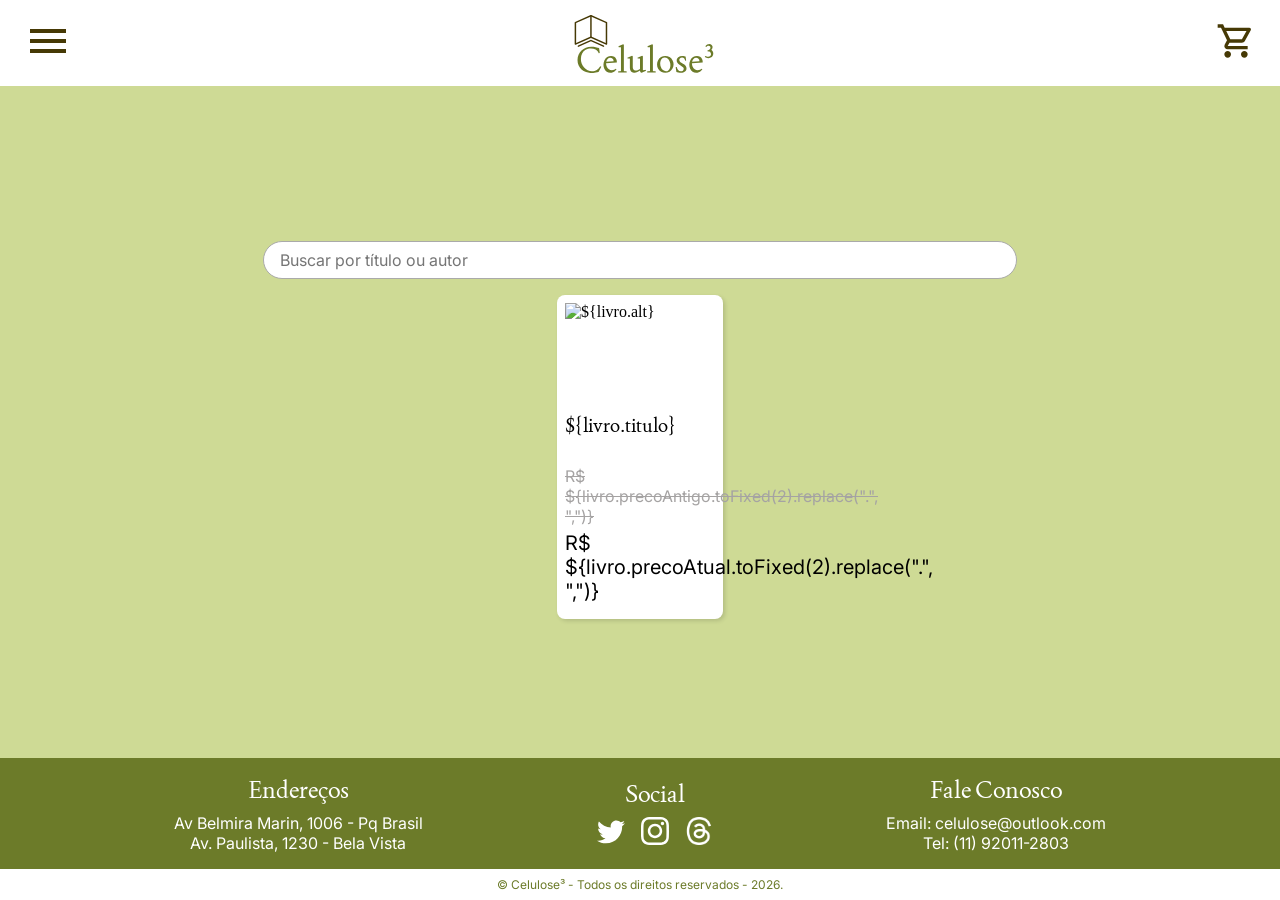
==== catalogo.html @ 2635509e "contato e capas de livros Co-authored-by: clarice <clamrs@users.noreply.github.com>" ====
<!DOCTYPE html>
<html lang="pt-br">

<head>
    <meta charset="UTF-8">
    <meta name="viewport" content="width=device-width, initial-scale=1.0">
    <link rel="stylesheet" href="style.css">
    <script src="script.js" type="module"></script>
    <title>Celulose³</title>
</head>

<body>

    <header>
        <div class="header-menu">
            <button type="button" class="menuButton" id="menuButton"></button>
            <menu class="menu" id="menu" style="display: none;">
                <a class="menu__item" href="index.html">HOME</a>
                <a class="menu__item active">CATÁLOGO</a>
                <a class="menu__item" href="contato.html">CONTATO</a>
            </menu>
        </div>

        <img src="img/logo.svg" alt="logomarca" class="header-logo">

        <div class="header-carrinho">
            <img src="img/carrinho.svg" alt="carrinho">
        </div>
    </header>

    <main>
        <input type="text" name="" id="buscar" placeholder="Buscar por título ou autor">

        <div class="cards-vitrine">
            <img src="${livro.imagem}" alt="${livro.alt}">
            <h3 class="livro-titulo">${livro.titulo}</h3>
            <span class="livro-preco-antigo"> R$ ${livro.precoAntigo.toFixed(2).replace(".", ",")}</span>
            <span class="livro-preco-atual"> R$ ${livro.precoAtual.toFixed(2).replace(".", ",")}</span>
        </div>

    </main>

    <footer>

        <div class="footer-info">

            <div class="footer-enderecos">
                <h2>Endereços</h2>
                <p>Av Belmira Marin, 1006 - Pq Brasil</p>
                <p>Av. Paulista, 1230 - Bela Vista</p>
            </div>

            <div class="footer-social">
                <h2>Social</h2>
                <nav>
                    <ul>
                        <li><a href="https://www.x.com/"><img src="img/twitter.svg" alt="twitter"></a></li>
                        <li><a href="https://www.instagram.com/"><img src="img/instagram.svg" alt="instagram"></a></li>
                        <li><a href="https://www.threads.com/"><img src="img/threads.svg" alt="threads"></a></li>
                    </ul>
                </nav>
            </div>

            <div class="footer-contato">
                <h2>Fale Conosco</h2>
                <nav>
                    <ul>
                        <li><a href="mailto:celulose@outlook.com">Email: celulose@outlook.com</a></li>
                        <li><a href="tel:+5511920112803">Tel: (11) 92011-2803</a></li>

                    </ul>
                </nav>
            </div>
        </div>

        <div class="footer-copyright">
            <span>&copy; Celulose³ - Todos os direitos reservados - 2026.</span>
        </div>
    </footer>
</body>

</html>
---- style.css ----
@import url('https://fonts.googleapis.com/css2?family=Joan&display=swap');
@import url('https://fonts.googleapis.com/css2?family=Inter:ital,opsz,wght@0,14..32,100..900;1,14..32,100..900&display=swap');

:root {

    --fundoPadrao: #CEDA95;
    --destaquePrimario: #ffff;
    --destaqueSecundario: #6C7B29;
    --destaqueTerciario: rgba(72, 57, 5, 0.502);
    --textoEscuro: #000;

    --fonteTitulos: 'Joan';
    --fontePadrao: 'Inter';
}

/****************
    GERAL
****************/

* {
    margin: 0;
    padding: 0;
}

body {
    display: flex;
    flex-direction: column;
    min-height: 100svh;
    background-color: var(--fundoPadrao);
}

main {
    display: flex;
    flex-grow: 1;
    flex-direction: column;
    align-items: center;
    justify-content: center;
}

/****************
    HEADER
****************/

header {
    display: flex;
    height: 70px;
    background-color: var(--destaquePrimario);
    align-items: center;
    justify-content: space-between;
    padding: 0.5rem;
    padding-right: 1.5rem;
    padding-left: 1.5rem;
}

.header-menu {
    position: static;
}

.header-menu img {
    width: 40px;
    height: 40px;
}

.header-logo {
    width: 100%;
    height: 60px;
}

.header-carrinho img {
    width: 40px;
    height: 40px;
}

/****************
    MENU
****************/

.menuButton {
    background-color: transparent;
    border: none;
    cursor: pointer;
    background-image: url(img/menu.svg);
    background-repeat: no-repeat;
    background-size: cover;
    width: 48px;
    aspect-ratio: 1;

    transition: transform 0.25s ease;
}

.menuButton.active {
    transform: rotate(90deg);
}

.menu {
    position: absolute;
    top: 86px;
    left: 0;
    width: 100%;
    z-index: 100;
    border-top: 1px solid #e3e3e3;
    border-bottom: 1px solid #e3e3e3;
}

.menu.active {
    display: block;
}

.menu__item {
    display: block;
    padding: 1rem;
    background-color: white;
    border-top: 1px solid #e3e3e3;
    border-bottom: 1px solid #e3e3e3;
    width: 100%;
    cursor: pointer;
    text-decoration: none;
    color: var(--textoEscuro);
    font-family: var(--fonteTitulos);

    transition: background-color 100ms;
}

.menu__item.active {
    color: var(--destaqueSecundario);
}

.menu__item:hover {
    background-color: color-mix(in srgb, white, black 10%);
}

/****************
    BANNER
****************/

#banner-livros h2 {
    font-weight: 400;
    font-size: 2rem;
    font-family: var(--fonteTitulos);
    text-align: center;
    margin: 1rem 0;
}

.banner {
    display: flex;
    max-width: 720px;
    aspect-ratio: 16/9;
}

.banner__left {
    background-image: url(img/livros/o-pequeno-principe.jpg);
    background-size: cover;
    border-radius: 0.5rem 0 0 0.5rem;
    width: 50%;
}

.banner__right {
    box-sizing: border-box;
    display: flex;
    flex-direction: column;
    align-items: center;
    gap: 1rem;
    padding: 1rem;
    position: relative;
    overflow: hidden;
    border-radius: 0 0.5rem 0.5rem 0;
    width: 50%;
    text-align: justify;
}

.banner__bgImg {
    position: absolute;
    inset: 0;
    z-index: 0;

    width: 100%;
    object-fit: cover;

    filter: brightness(0.25);
}

.banner__right h2,
.banner__description,
.banner__button {
    position: relative;
    z-index: 1;
}

.banner__description {
    color: white;
    overflow: auto;
    flex-grow: 1;
    font-family: var(--fontePadrao);
}

.banner__button {
    width: 80%;
    padding: 1rem;
    font-size: 1rem;
    background-color: var(--destaqueSecundario);
    border-radius: 0.5rem;
    border: none;
    color: white;
    font-family: var(--fonteTitulos);
    cursor: pointer;

    transition: transform 0.3s;
}

.banner__button:hover {
    transform: scale(1.05);
}

/****************
    BUSCAR
****************/

#buscar {
    width: 80%;
    max-width: 720px;
    padding: 0.5rem 1rem;
    margin: 1rem 0;
    border-radius: 3rem;
    border: 1px solid #aaaaaa;
    font-family: var(--fontePadrao);
    font-size: 1rem;
}

#buscar:focus {
    outline: 2px solid var(--destaqueSecundario);
}

/****************
    VITRINE
****************/

#vitrine-livros {
    display: flex;
    flex-direction: column;
    justify-content: center;
    gap: 1rem;
    max-width: 720px;
}

#vitrine-livros h2 {
    text-align: center;
    font-family: var(--fonteTitulos);
    font-size: 30px;
    font-weight: 200;
    margin: 1rem 0;
}

.container-vitrine {
    display: flex;
    flex-wrap: wrap;
    justify-content: center;
    gap: 1rem;
}

.cards-vitrine {
    display: flex;
    flex-direction: column;
    padding: 0.5rem;
    padding-bottom: 1rem;
    gap: 0.3rem;
    box-shadow: 2px 2px 4px 0 #0002;
    border-radius: 0.5rem;
    width: 150px;
    height: 300px;
    background-color: var(--destaquePrimario);
}

.cards-vitrine h3 {
    font-family: var(--fonteTitulos);
    font-weight: 200;
    min-height: 3rem;
}

.cards-vitrine img {
    width: 150px;
    height: 200px;
}

.livro-preco-antigo {
    color: #a5a3a3;
    text-decoration: line-through;
    font-size: 16px;
    font-family: var(--fontePadrao);
}

.livro-preco-atual {
    font-family: var(--fontePadrao);
    font-size: 20px;
}

.vermais {
    display: flex;
    justify-content: center;
    align-items: center;
    gap: 0.5rem;
    padding: 0.8rem;
    width: 150px;
    margin: 0 auto;

    border: none;
    border-radius: 25px;
    background-color: var(--destaqueSecundario);
    color: var(--destaquePrimario);
    font-size: 16px;

    transition: transform 0.3s ease;
}

.vermais img {
    width: 20px;
    height: 20px;
}

.vermais:hover {
    transform: scale(1.05);
    cursor: pointer;
}

/****************
    NEWSLETTER
****************/

.newsletter {
    display: flex;
    flex-direction: column;
    max-width: 720px;
    width: 70%;
    align-items: center;
    justify-content: center;

    padding: 1.5rem;
    margin: 2rem;

    background-color: var(--destaquePrimario);
    border-radius: 20px;
}

.newsletter h2 {
    text-align: center;
    font-family: var(--fonteTitulos);
    color: var(--destaqueSecundario);
    font-size: 30px;
    font-weight: 200;
}

.newsletter p {
    font-family: var(--fontePadrao);
    font-size: 16px;
    padding: 0.5rem;
    text-align: center;
}

#form-newsletter{
    width: 100%;
    display: flex;
    align-items: center;
    gap: 0.5rem;
}

#form-newsletter input{
    border: none;
    border-radius: 5px;
    color: white;
    padding: 0 0.5rem;
    height: 2rem;
    width: 100%;
    background-color: var(--destaqueTerciario);
}

#form-newsletter input:focus{
    outline: 2px solid var(--destaqueSecundario);
}

#form-newsletter button {
    border: none;
    border-radius: 5px;
    padding: 0.2rem;
    width: 25%;
    cursor: pointer;
}

#form-newsletter button:hover{
    cursor: pointer;
}

/****************
    FOOTER
****************/

.footer-info {
    display: flex;
    flex-direction: column;
    gap: 1rem;
    padding: 1rem;
    align-items: center;
    justify-items: center;
    text-align: center;

    color: white;
    background-color: var(--destaqueSecundario);
}

.footer-info h2 {
    color: var(--destaquePrimario);
    font-family: var(--fonteTitulos);
    font-weight: 200;
    padding-bottom: 0.5rem;
}

.footer-info p {
    font-family: var(--fontePadrao);
    font-size: 16px;
}

.footer-info ul {
    list-style: none;
    padding: 0;
}

.footer-info a {
    text-decoration: none;
    color: white;
    font-family: var(--fontePadrao);
    font-size: 16px;
}

.footer-social ul {
    display: flex;
    align-items: center;
    gap: 1rem;
}

.footer-social img {
    width: 28px;
    height: 28px;
    filter: invert();
}

.footer-copyright {
    font-size: 0.75rem;
    color: var(--destaqueSecundario);
    display: flex;
    justify-content: center;
    padding: 0.5rem;
    background-color: var(--destaquePrimario);
    font-family: var(--fontePadrao);
    font-size: 14x;
}

/***********************
     CONTATO.HTML
***********************/

.sobre-celulose {
    display: flex;
    flex-direction: row;
    width: 70%;

    margin-top: 2rem;
    padding: 2rem;

    border-radius: 20px;
    background-color: var(--destaquePrimario);
    font-family: var(--fontePadrao);
}

.sobre-celulose img {
    width: 500px;
    border-radius: 20px;
}

.sobre-celulose p {
    margin-top: 1rem;
    margin-right: 2rem;
    text-align: justify;
}

.sobre-celulose h2, .form-contato h2 {
    font-size: 30px;
    font-family: var(--fonteTitulos);
    color: var(--destaqueSecundario);
    font-weight: 300;
}

.form-contato {
    display: flex;
    flex-direction: column;
    width: 70%;
    gap: 0.5rem;

    margin: 2rem;
    padding: 2rem;

    align-items: center;
    justify-content: center;

    border-radius: 20px;
    background-color: var(--destaquePrimario);
    font-family: var(--fontePadrao);

}

.form-contato p {
    text-align: center;
}

#formulario-p-contato {
    display: flex;
    flex-direction: column;
    width: 70%;
    gap: 0.5rem;
}

#formulario-p-contato button{
    display: flex;
    justify-content: center;
    padding: 0.8rem;

    width: 200px;
    margin: 0 auto;

    border: none;
    border-radius: 25px;
    background-color: var(--destaqueSecundario);
    color: var(--destaquePrimario);
    font-size: 16px;

    transition: transform 0.3s ease;
}

#formulario-p-contato input{
    border: none;
    border-radius: 5px;
    color: white;
    padding: 0 0.5rem;
    height: 2rem;
    width: 100%;
    background-color: var(--destaqueTerciario);
}

#formulario-p-contato textarea{
    border: none;
    border-radius: 5px;
    color: white;
    padding: 0.5rem;
    height: 6rem;
    width: 100%;
    background-color: var(--destaqueTerciario);
}

textarea::placeholder {
    color: white;
}

#formulario-p-contato input:focus, #formulario-p-contato textarea:focus{
    outline: 2px solid var(--destaqueSecundario);
}

#formulario-p-contato button:hover {
    cursor: pointer;
    transform: scale(1.05);
}

#mensagem-confirmacao {
    padding: 2rem;
    border-radius: 10px;
    background-color: var(--fundoPadrao);
}

#mensagem-confirmacao h3 {
    color: var(--destaqueSecundario);
    font-family: var(--fonteTitulos);
    font-size: 20px;
    text-align: center;
    margin-bottom: 1rem;
}

/****************
  MEDIA QUERIES
****************/

/* Celular */
@media screen and (max-width:  576px) {

}

/* Tablet */
@media screen and (min-width:  768px) {
    .banner__description {
        display: block;
    }

    .footer-info {
        flex-direction: row;
        justify-content: space-evenly;
    }
}

/* Desktop */
@media screen and (min-width:  1200px) {
}
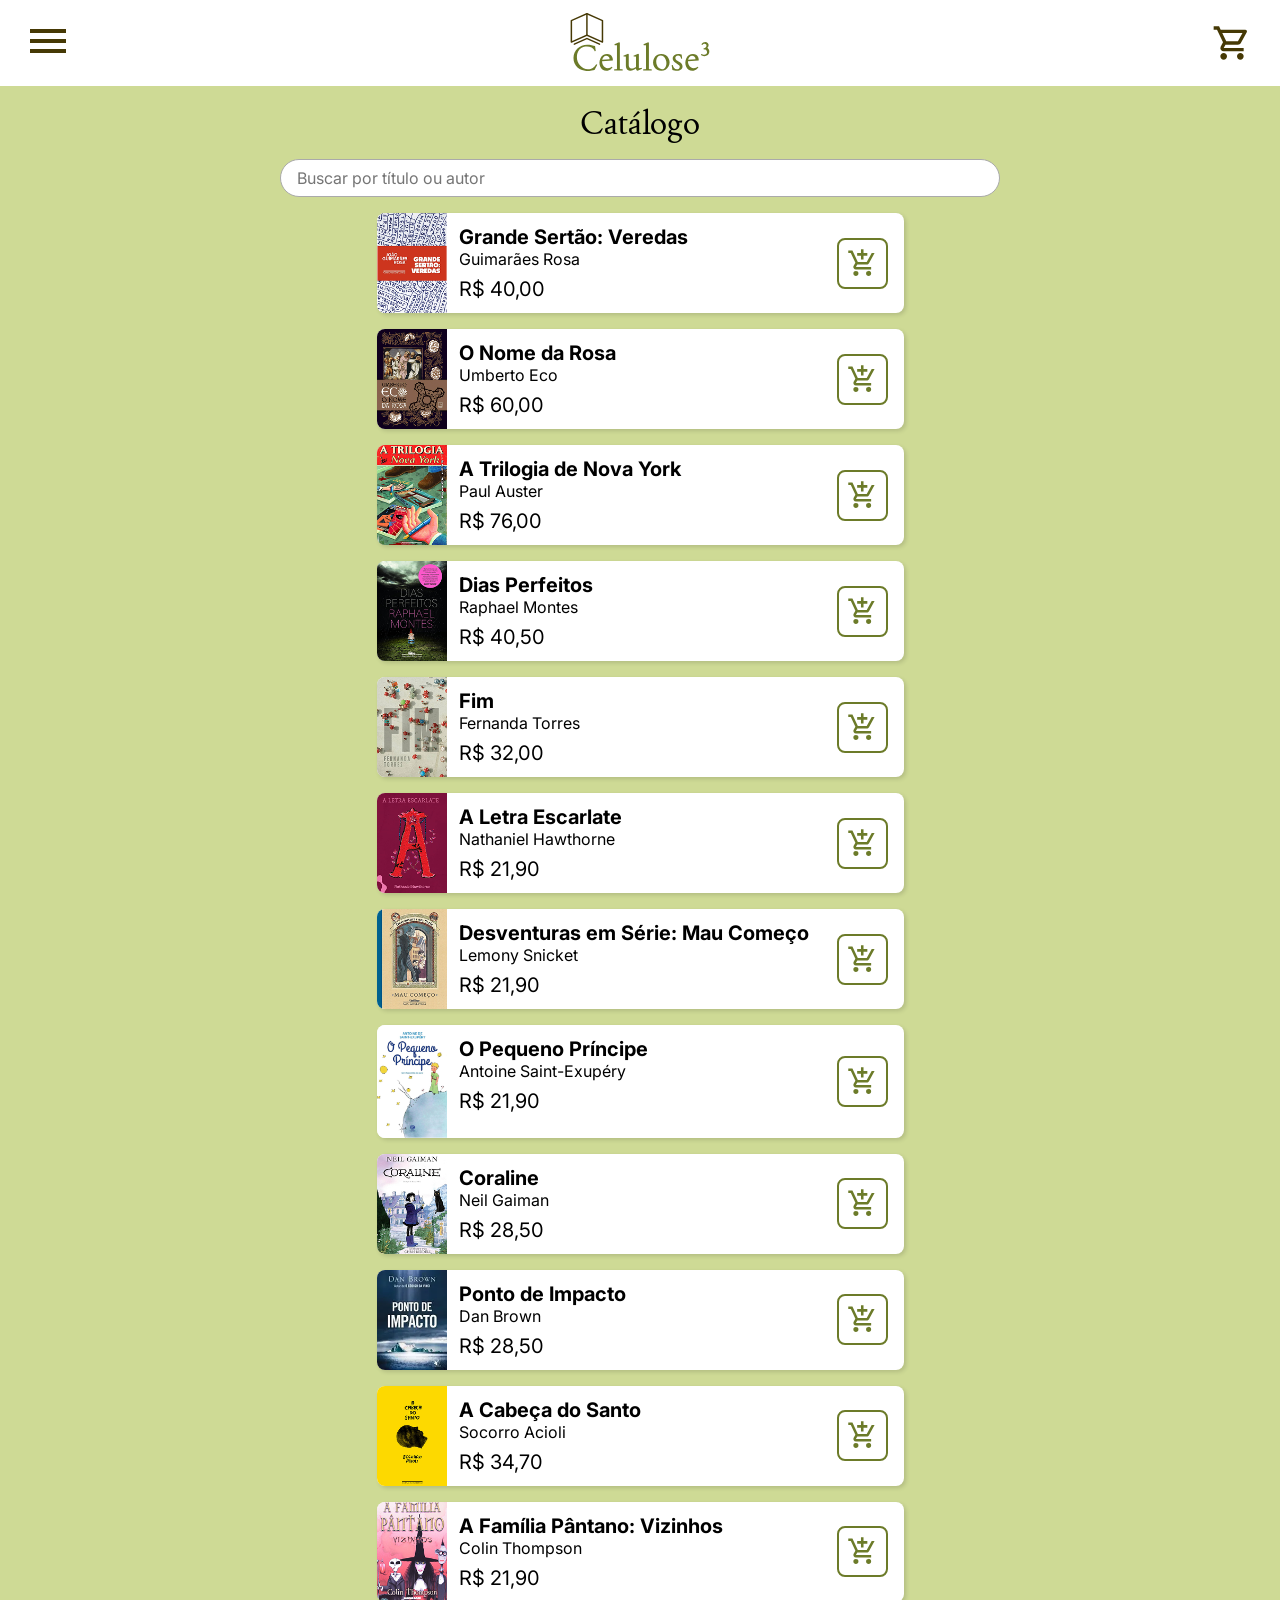
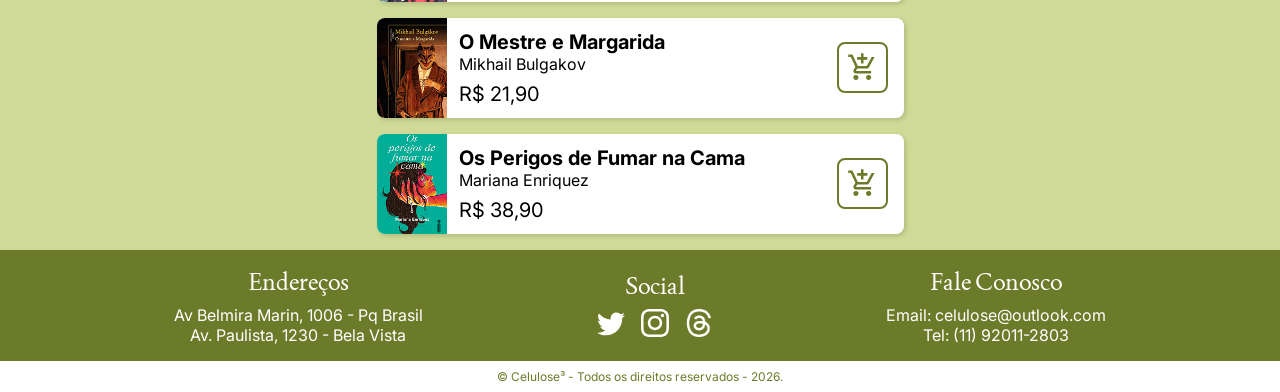
==== commit aefe8d95: "cards catálogo e animações simples Co-authored-by: clarice <clamrs@users.noreply.github.com>" ====
--- a/catalogo.html
+++ b/catalogo.html
@@ -21,21 +21,17 @@
             </menu>
         </div>
 
-        <img src="img/logo.svg" alt="logomarca" class="header-logo">
+        <a href="index.html"><img src="img/logo.svg" alt="logomarca" class="header-logo"></a>
 
-        <div class="header-carrinho">
-            <img src="img/carrinho.svg" alt="carrinho">
-        </div>
+        <button type="button" class="carrinhoButton"></button>
     </header>
 
     <main>
+        <h2 id="catalogo-heading">Catálogo</h2>
         <input type="text" name="" id="buscar" placeholder="Buscar por título ou autor">
 
-        <div class="cards-vitrine">
-            <img src="${livro.imagem}" alt="${livro.alt}">
-            <h3 class="livro-titulo">${livro.titulo}</h3>
-            <span class="livro-preco-antigo"> R$ ${livro.precoAntigo.toFixed(2).replace(".", ",")}</span>
-            <span class="livro-preco-atual"> R$ ${livro.precoAtual.toFixed(2).replace(".", ",")}</span>
+        <div class="container-catalogo">
+            <!-- Cards dinâmicos aqui -->
         </div>
 
     </main>
--- a/style.css
+++ b/style.css
@@ -42,6 +42,9 @@
 ****************/
 
 header {
+    position: sticky;
+    top: 0;
+    z-index: 100;
     display: flex;
     height: 70px;
     background-color: var(--destaquePrimario);
@@ -66,9 +69,16 @@
     height: 60px;
 }
 
-.header-carrinho img {
-    width: 40px;
-    height: 40px;
+.carrinhoButton {
+    cursor: pointer;
+    background-image: url(img/carrinho.svg);
+    background-position: center;
+    background-repeat: no-repeat;
+    background-size: 40px;
+    background-color: transparent;
+    border: none;
+    width: 48px;
+    aspect-ratio: 1;
 }
 
 /****************
@@ -160,7 +170,7 @@
     flex-direction: column;
     align-items: center;
     gap: 1rem;
-    padding: 1rem;
+    padding: 3rem 1rem 2rem 1rem;
     position: relative;
     overflow: hidden;
     border-radius: 0 0.5rem 0.5rem 0;
@@ -171,8 +181,6 @@
 .banner__bgImg {
     position: absolute;
     inset: 0;
-    z-index: 0;
-
     width: 100%;
     object-fit: cover;
 
@@ -183,7 +191,6 @@
 .banner__description,
 .banner__button {
     position: relative;
-    z-index: 1;
 }
 
 .banner__description {
@@ -216,10 +223,10 @@
 ****************/
 
 #buscar {
+    box-sizing: border-box;
     width: 80%;
     max-width: 720px;
     padding: 0.5rem 1rem;
-    margin: 1rem 0;
     border-radius: 3rem;
     border: 1px solid #aaaaaa;
     font-family: var(--fontePadrao);
@@ -228,6 +235,85 @@
 
 #buscar:focus {
     outline: 2px solid var(--destaqueSecundario);
+}
+
+/****************
+    CATALOGO
+****************/
+
+#catalogo-heading {
+    font-family: var(--fonteTitulos);
+    font-size: 2rem;
+    font-weight: 400;
+    margin: 1rem 0;
+}
+
+.container-catalogo {
+}
+
+.cardCatalogo {
+    box-sizing: border-box;
+    cursor: pointer;
+    display: flex;
+    align-items: center;
+    border-radius: 0.5rem;
+    max-width: 720px;
+    display: flex;
+    background-color: white;
+    box-shadow: 2px 2px 4px #0002;
+    margin: 1rem 0;
+    font-family: var(--fontePadrao);
+
+    transition: transform 100ms;
+
+    .cardCatalogo__img {
+        border-radius: 0.5rem 0 0 0.5rem;
+        width: 70px;
+    }
+
+    .cardCatalogo__info {
+        flex-grow: 1;
+        align-self: stretch;
+        padding: 0.75rem;
+
+        .cardCatalogo__titulo,
+        .cardCatalogo__preco {
+            font-size: 1.25rem;
+        }
+
+        .cardCatalogo__preco {
+            margin-top: 0.5rem;
+        }
+    }
+
+    .cardCatalogo__button {
+        display: flex;
+        margin: 1rem;
+        background-position: center;
+        background-repeat: no-repeat;
+        background-color: transparent;
+        border: 2px solid #6C7B29;
+        border-radius: 0.5rem;
+        cursor: pointer;
+    }
+
+    .cardCatalogo__button:hover,
+    .cardCatalogo__button:active {
+        background-color: #6C7B29;
+
+        .cardCatalogo__buttonImg {
+            filter: brightness(0) invert();
+        }
+    }
+
+    .cardCatalogo__buttonImg {
+        display: block;
+        padding: 0.5rem;
+    }
+}
+
+.cardCatalogo:hover {
+    transform: scale(105%);
 }
 
 /****************
@@ -260,37 +346,44 @@
 .cards-vitrine {
     display: flex;
     flex-direction: column;
+    justify-content: space-between;
     padding: 0.5rem;
     padding-bottom: 1rem;
-    gap: 0.3rem;
+    gap: 0.25rem;
     box-shadow: 2px 2px 4px 0 #0002;
     border-radius: 0.5rem;
     width: 150px;
-    height: 300px;
     background-color: var(--destaquePrimario);
-}
-
-.cards-vitrine h3 {
-    font-family: var(--fonteTitulos);
-    font-weight: 200;
-    min-height: 3rem;
-}
-
-.cards-vitrine img {
-    width: 150px;
-    height: 200px;
-}
-
-.livro-preco-antigo {
-    color: #a5a3a3;
-    text-decoration: line-through;
-    font-size: 16px;
-    font-family: var(--fontePadrao);
-}
-
-.livro-preco-atual {
-    font-family: var(--fontePadrao);
-    font-size: 20px;
+    cursor: pointer;
+
+    transition: transform 100ms;
+
+    img {
+        width: 150px;
+        height: 200px;
+    }
+
+    h3 {
+        font-family: var(--fonteTitulos);
+        font-weight: 200;
+        flex-grow: 1;
+    }
+
+    .livro-preco-antigo {
+        color: #a5a3a3;
+        text-decoration: line-through;
+        font-family: var(--fontePadrao);
+    }
+
+    .livro-preco-atual {
+        font-family: var(--fontePadrao);
+        font-size: 20px;
+    }
+
+}
+
+.cards-vitrine:hover {
+    transform: scale(105%);
 }
 
 .vermais {
@@ -388,6 +481,21 @@
     cursor: pointer;
 }
 
+#men-confirmacao-newsletter {
+    margin: 2rem;
+    padding: 1rem;
+    border-radius: 10px;
+    background-color: var(--fundoPadrao);
+}
+
+#men-confirmacao-newsletter h3 {
+    color: var(--destaqueSecundario);
+    font-family: var(--fonteTitulos);
+    font-size: 20px;
+    text-align: center;
+    margin-bottom: 0.5rem;
+}
+
 /****************
     FOOTER
 ****************/
@@ -481,6 +589,7 @@
 }
 
 .sobre-celulose h2, .form-contato h2 {
+    text-align: center;
     font-size: 30px;
     font-family: var(--fonteTitulos);
     color: var(--destaqueSecundario);
@@ -586,6 +695,47 @@
 
 /* Celular */
 @media screen and (max-width:  576px) {
+    .sobre-celulose {
+        flex-direction: column;
+        width: 80%;
+        padding: 1.5rem;
+    }
+
+    .sobre-celulose article {
+        padding: 0.5rem;
+        padding-left: 1.5rem;
+    }
+
+    .sobre-celulose p {
+        text-align: justify;
+    }
+
+    .sobre-celulose img {
+        margin-top: 1rem;
+        width: 100%;
+    }
+
+    .form-contato {
+        width: 80%;
+        margin: 1rem;
+        padding: 1.5rem;
+        align-items: center;
+    }
+
+    .topo-contato {
+        width: 100%;
+        text-align: center;
+    }
+
+    #formulario-p-contato {
+        width: 90%;
+        margin: 0 auto;
+    }
+
+    #formulario-p-contato input,
+    #formulario-p-contato textarea {
+        width: 95%;
+    }
 
 }
 
@@ -599,6 +749,7 @@
         flex-direction: row;
         justify-content: space-evenly;
     }
+
 }
 
 /* Desktop */
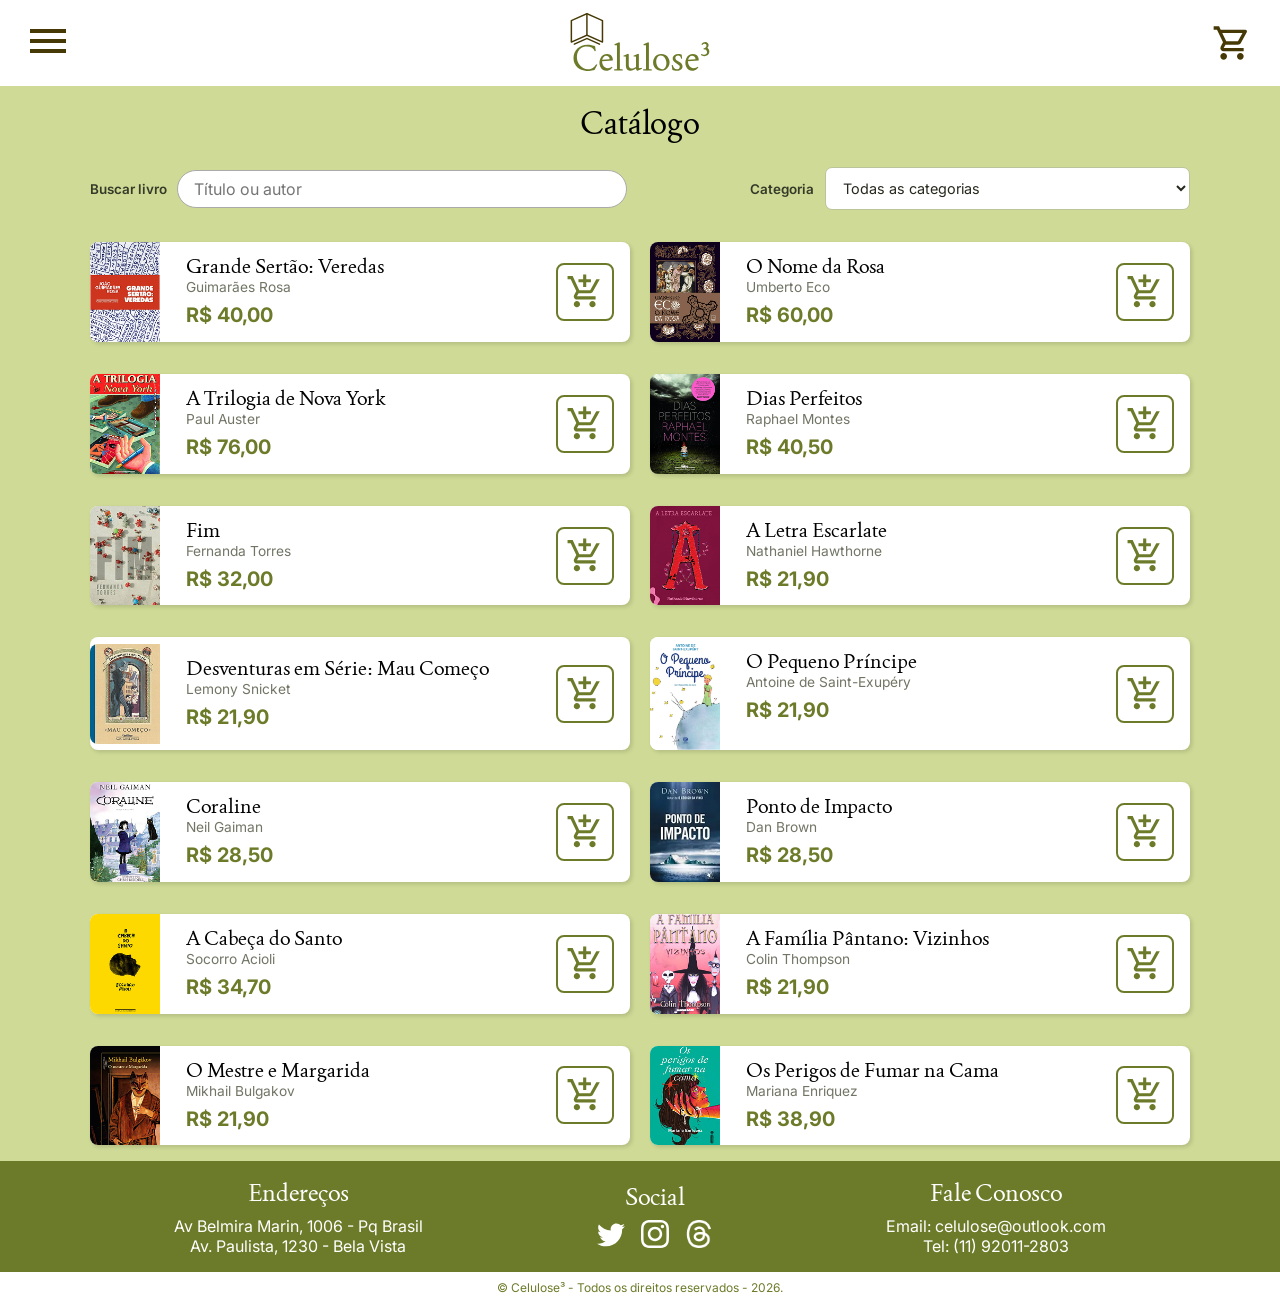
==== commit cd39d4f3: "carrinho, busca e detalhes Co-authored-by: clarice <clamrs@users.noreply.github.com>" ====
--- a/catalogo.html
+++ b/catalogo.html
@@ -14,7 +14,7 @@
     <header>
         <div class="header-menu">
             <button type="button" class="menuButton" id="menuButton"></button>
-            <menu class="menu" id="menu" style="display: none;">
+            <menu class="menu" id="menu" hidden>
                 <a class="menu__item" href="index.html">HOME</a>
                 <a class="menu__item active">CATÁLOGO</a>
                 <a class="menu__item" href="contato.html">CONTATO</a>
@@ -23,12 +23,22 @@
 
         <a href="index.html"><img src="img/logo.svg" alt="logomarca" class="header-logo"></a>
 
-        <button type="button" class="carrinhoButton"></button>
+        <button type="button" class="carrinhoButton" id="toggle-carrinho"
+            aria-label="Abrir carrinho de compras" aria-controls="cart-drawer" aria-expanded="false">
+            <span class="carrinho-count" aria-live="polite" hidden>0</span>
+        </button>
     </header>
 
     <main>
         <h2 id="catalogo-heading">Catálogo</h2>
-        <input type="text" name="" id="buscar" placeholder="Buscar por título ou autor">
+        <div class="catalog-controls">
+            <label for="buscar">Buscar livro</label>
+            <input type="search" name="buscar" id="buscar" aria-label="Buscar livros por título ou autor" placeholder="Título ou autor">
+            <label for="filtro-categoria">Categoria</label>
+            <select id="filtro-categoria" aria-label="Filtrar livros por categoria">
+                <option value="">Todas as categorias</option>
+            </select>
+        </div>
 
         <div class="container-catalogo">
             <!-- Cards dinâmicos aqui -->
--- a/style.css
+++ b/style.css
@@ -257,8 +257,7 @@
     display: flex;
     align-items: center;
     border-radius: 0.5rem;
-    max-width: 720px;
-    display: flex;
+    width: min(720px, calc(100vw - 2rem));
     background-color: white;
     box-shadow: 2px 2px 4px #0002;
     margin: 1rem 0;
@@ -269,6 +268,7 @@
     .cardCatalogo__img {
         border-radius: 0.5rem 0 0 0.5rem;
         width: 70px;
+        align-self: stretch;
     }
 
     .cardCatalogo__info {
@@ -352,9 +352,13 @@
     gap: 0.25rem;
     box-shadow: 2px 2px 4px 0 #0002;
     border-radius: 0.5rem;
-    width: 150px;
+    width: min-content;
     background-color: var(--destaquePrimario);
     cursor: pointer;
+    border: none;
+    color: var(--textoEscuro);
+    font: inherit;
+    text-align: left;
 
     transition: transform 100ms;
 
@@ -378,6 +382,8 @@
     .livro-preco-atual {
         font-family: var(--fontePadrao);
         font-size: 20px;
+        font-weight: 700;
+        color: var(--destaqueSecundario);
     }
 
 }
@@ -755,3 +761,661 @@
 /* Desktop */
 @media screen and (min-width:  1200px) {
 }
+
+
+/* ========================================================================== */
+/* CARRINHO LATERAL                                                           */
+/* ========================================================================== */
+
+.carrinhoButton {
+    position: relative;
+    flex: 0 0 48px;
+}
+
+.carrinho-count {
+    position: absolute;
+    top: 0;
+    right: 0;
+    display: grid;
+    min-width: 21px;
+    height: 21px;
+    padding: 0 5px;
+    place-items: center;
+    border: 2px solid var(--destaquePrimario);
+    border-radius: 999px;
+    background: var(--destaqueSecundario);
+    color: #fff;
+    font: 700 0.7rem var(--fontePadrao);
+    line-height: 1;
+}
+
+.carrinho-count[hidden] { display: none; }
+
+.cart-overlay {
+    position: fixed;
+    inset: 0;
+    z-index: 300;
+    border: 0;
+    background: rgba(12, 15, 5, 0.48);
+    opacity: 0;
+    visibility: hidden;
+    pointer-events: none;
+    transition: opacity 220ms ease, visibility 220ms ease;
+}
+
+.cart-overlay.is-visible {
+    opacity: 1;
+    visibility: visible;
+    pointer-events: auto;
+}
+
+.cart-drawer {
+    box-sizing: border-box;
+    position: fixed;
+    z-index: 310;
+    top: 0;
+    right: 0;
+    display: flex;
+    flex-direction: column;
+    width: min(460px, 100%);
+    height: 100dvh;
+    padding: 1.25rem;
+    background: #fff;
+    color: #242719;
+    box-shadow: -12px 0 40px rgba(0, 0, 0, 0.16);
+    transform: translateX(105%);
+    visibility: hidden;
+    transition: transform 260ms ease, visibility 260ms ease;
+}
+
+.cart-drawer.is-open {
+    transform: translateX(0);
+    visibility: visible;
+}
+
+.cart-drawer__header {
+    display: flex;
+    align-items: center;
+    justify-content: space-between;
+    gap: 1rem;
+    padding-bottom: 1rem;
+    border-bottom: 1px solid #e8eadf;
+}
+
+.cart-drawer__eyebrow {
+    margin-bottom: 0.2rem;
+    color: var(--destaqueSecundario);
+    font: 700 0.68rem var(--fontePadrao);
+    letter-spacing: 0.14em;
+}
+
+.cart-drawer__header h2 {
+    color: #25291c;
+    font: 400 1.8rem var(--fonteTitulos);
+}
+
+.cart-drawer__header-actions {
+    display: flex;
+    align-items: center;
+    gap: 0.8rem;
+}
+
+.cart-clear,
+.cart-item__remove {
+    border: 0;
+    background: transparent;
+    color: #7b342c;
+    font: 600 0.82rem var(--fontePadrao);
+    cursor: pointer;
+}
+
+.cart-clear:disabled {
+    opacity: 0.35;
+    cursor: not-allowed;
+}
+
+.cart-close,
+.book-modal__close {
+    display: grid;
+    width: 38px;
+    height: 38px;
+    place-items: center;
+    border: 1px solid #e6e8dd;
+    border-radius: 50%;
+    background: #f7f8f2;
+    color: #26291e;
+    font-size: 1.7rem;
+    line-height: 1;
+    cursor: pointer;
+}
+
+.cart-drawer__items {
+    flex: 1;
+    min-height: 0;
+    overflow-y: auto;
+    padding: 0.35rem 0;
+}
+
+.cart-empty {
+    display: flex;
+    flex-direction: column;
+    align-items: center;
+    justify-content: center;
+    padding: 2rem 1.25rem;
+    text-align: center;
+}
+
+.cart-empty__icon {
+    display: grid;
+    width: 58px;
+    height: 58px;
+    margin-bottom: 1rem;
+    place-items: center;
+    border-radius: 50%;
+    background: #f0f3e7;
+    color: var(--destaqueSecundario);
+    font-size: 2rem;
+}
+
+.cart-empty h3 {
+    margin-bottom: 0.45rem;
+    color: #292d20;
+    font: 400 1.35rem var(--fonteTitulos);
+}
+
+.cart-empty p {
+    max-width: 250px;
+    color: #74786a;
+    font: 0.9rem/1.5 var(--fontePadrao);
+}
+
+.cart-item {
+    display: flex;
+    gap: 0.9rem;
+    padding: 1rem 0;
+    border-bottom: 1px solid #e8eadf;
+}
+
+.cart-item__cover {
+    width: 76px;
+    height: 108px;
+    flex: 0 0 76px;
+    border-radius: 5px;
+    background: #f1f1eb;
+    object-fit: cover;
+    box-shadow: 0 2px 7px #0002;
+}
+
+.cart-item__info {
+    display: flex;
+    min-width: 0;
+    flex: 1;
+    flex-direction: column;
+}
+
+.cart-item__info h3 {
+    display: -webkit-box;
+    overflow: hidden;
+    color: #292d20;
+    font: 400 1.08rem/1.25 var(--fonteTitulos);
+    -webkit-box-orient: vertical;
+    -webkit-line-clamp: 2;
+}
+
+.cart-item__author,
+.cart-item__unit-price {
+    margin-top: 0.2rem;
+    color: #707466;
+    font: 0.78rem var(--fontePadrao);
+}
+
+.cart-item__unit-price span {
+    color: #929687;
+    font-size: 0.72rem;
+}
+
+.cart-item__bottom {
+    display: flex;
+    align-items: center;
+    justify-content: space-between;
+    gap: 0.5rem;
+    margin-top: auto;
+    padding-top: 0.45rem;
+}
+
+.quantity-control {
+    display: inline-flex;
+    align-items: center;
+    overflow: hidden;
+    border: 1px solid #dfe3d3;
+    border-radius: 7px;
+    background: #fbfcf8;
+}
+
+.quantity-control button {
+    width: 29px;
+    height: 29px;
+    padding: 0;
+    border: 0;
+    background: transparent;
+    color: #3e4826;
+    font: 1.15rem var(--fontePadrao);
+    cursor: pointer;
+}
+
+.quantity-control button:hover { background: #edf1e2; }
+
+.quantity-control output {
+    min-width: 25px;
+    color: #25291e;
+    font: 600 0.82rem var(--fontePadrao);
+    text-align: center;
+}
+
+.cart-item__subtotal {
+    color: #25291e;
+    font: 700 0.9rem var(--fontePadrao);
+    white-space: nowrap;
+}
+
+.cart-item__remove {
+    align-self: flex-start;
+    margin-top: 0.35rem;
+    padding: 0;
+    text-decoration: underline;
+    text-underline-offset: 2px;
+}
+
+.cart-drawer__footer {
+    padding-top: 1rem;
+    border-top: 1px solid #e8eadf;
+}
+
+.cart-summary__line {
+    display: flex;
+    justify-content: space-between;
+    gap: 1rem;
+    margin: 0.35rem 0;
+    color: #656a5b;
+    font: 0.9rem var(--fontePadrao);
+}
+
+.cart-summary__line strong { color: #25291e; }
+
+.cart-summary__total {
+    margin-top: 0.8rem;
+    padding-top: 0.8rem;
+    border-top: 1px dashed #dfe3d3;
+    color: #25291e;
+    font-size: 1.05rem;
+}
+
+.cart-summary__total strong {
+    color: var(--destaqueSecundario);
+    font: 700 1.25rem var(--fontePadrao);
+}
+
+.cart-summary__note {
+    margin: 0.65rem 0 0.9rem;
+    color: #858a7a;
+    font: 0.72rem/1.4 var(--fontePadrao);
+}
+
+.cart-continue {
+    width: 100%;
+    padding: 0.9rem 1rem;
+    border: 0;
+    border-radius: 7px;
+    background: var(--destaqueSecundario);
+    color: #fff;
+    font: 600 0.92rem var(--fontePadrao);
+    cursor: pointer;
+    transition: background 150ms ease, transform 150ms ease;
+}
+
+.cart-continue:hover {
+    background: #56631f;
+    transform: translateY(-1px);
+}
+
+.shopping-toast {
+    position: fixed;
+    z-index: 1200;
+    right: 1.25rem;
+    bottom: 1.25rem;
+    max-width: min(390px, calc(100vw - 2.5rem));
+    padding: 0.9rem 1.15rem;
+    border: 1px solid #dce5c9;
+    border-radius: 9px;
+    background: #fff;
+    color: #39451f;
+    box-shadow: 0 8px 28px #0002;
+    font: 0.88rem/1.4 var(--fontePadrao);
+    opacity: 0;
+    visibility: hidden;
+    transform: translateY(12px);
+    transition: opacity 180ms ease, transform 180ms ease, visibility 180ms ease;
+}
+
+.shopping-toast.is-visible {
+    opacity: 1;
+    visibility: visible;
+    transform: translateY(0);
+}
+
+body.has-open-overlay,
+body.has-open-modal { overflow: hidden; }
+
+/* ========================================================================== */
+/* CARDS INTERATIVOS E MODAL DE DETALHES                                      */
+/* ========================================================================== */
+
+.cardCatalogo[hidden] { display: none; }
+
+.cardCatalogo__details {
+    display: flex;
+    min-width: 0;
+    flex: 1;
+    align-items: center;
+    gap: 0.9rem;
+    padding: 0;
+    border: 0;
+    border-radius: 0.5rem;
+    background: transparent;
+    color: inherit;
+    text-align: left;
+    cursor: pointer;
+}
+
+.cardCatalogo__titulo {
+    font: 400 1.2rem/1.25 var(--fonteTitulos);
+}
+
+.cardCatalogo__autor {
+    color: #717565;
+    font: 0.86rem var(--fontePadrao);
+}
+
+.cardCatalogo__preco {
+    margin-top: 0.55rem;
+    color: var(--destaqueSecundario);
+    font: 700 1.05rem var(--fontePadrao);
+}
+
+.cardCatalogo__button {
+    flex: 0 0 auto;
+    align-items: center;
+    justify-content: center;
+    min-width: 44px;
+    min-height: 44px;
+}
+
+.cardCatalogo__buttonImg {
+    width: 38px;
+    height: 38px;
+    object-fit: contain;
+}
+
+.book-modal {
+    position: fixed;
+    inset: 0;
+    width: min(820px, calc(100% - 2rem));
+    max-width: none;
+    max-height: min(90dvh, 760px);
+    margin: auto;
+    padding: 0;
+    overflow: auto;
+    border: 0;
+    border-radius: 14px;
+    background: #fff;
+    color: #242719;
+    box-shadow: 0 24px 80px #0004;
+}
+
+.book-modal::backdrop {
+    background: rgba(12, 15, 5, 0.62);
+    backdrop-filter: blur(2px);
+}
+
+.book-modal[open] {
+    animation: modal-enter 180ms ease-out;
+}
+
+@keyframes modal-enter {
+    from { opacity: 0; transform: translateY(12px) scale(0.985); }
+    to { opacity: 1; transform: translateY(0) scale(1); }
+}
+
+.book-modal__content {
+    position: relative;
+    display: grid;
+    grid-template-columns: minmax(190px, 0.75fr) minmax(0, 1.25fr);
+    gap: 2rem;
+    padding: 2rem;
+}
+
+.book-modal__close {
+    position: absolute;
+    top: 0.8rem;
+    right: 0.8rem;
+    z-index: 1;
+}
+
+.book-modal__cover-wrap {
+    display: flex;
+    align-items: flex-start;
+    justify-content: center;
+    padding-top: 0.5rem;
+}
+
+.book-modal__cover {
+    width: 100%;
+    max-width: 260px;
+    max-height: 440px;
+    border-radius: 5px;
+    background: #f1f1eb;
+    object-fit: contain;
+    box-shadow: 0 8px 24px #0002;
+}
+
+.book-modal__info {
+    min-width: 0;
+    padding-top: 0.35rem;
+}
+
+.book-modal__category {
+    display: inline-block;
+    margin-bottom: 0.65rem;
+    padding: 0.3rem 0.65rem;
+    border-radius: 999px;
+    background: #edf1e2;
+    color: #53621f;
+    font: 700 0.72rem var(--fontePadrao);
+}
+
+.book-modal__info h2 {
+    padding-right: 2.3rem;
+    color: #26291c;
+    font: 400 clamp(1.7rem, 3vw, 2.25rem)/1.15 var(--fonteTitulos);
+}
+
+.book-modal__author {
+    margin: 0.55rem 0 1rem;
+    color: #6f7561;
+    font: 0.95rem var(--fontePadrao);
+}
+
+.book-modal__synopsis {
+    color: #424638;
+    font: 0.9rem/1.65 var(--fontePadrao);
+}
+
+.book-modal__metadata {
+    display: grid;
+    grid-template-columns: repeat(3, minmax(0, 1fr));
+    gap: 0.7rem;
+    margin-top: 1.2rem;
+    padding: 0.9rem 0;
+    border-top: 1px solid #e8eadf;
+    border-bottom: 1px solid #e8eadf;
+}
+
+.book-modal__metadata dt {
+    margin-bottom: 0.25rem;
+    color: #858a7a;
+    font: 0.72rem var(--fontePadrao);
+}
+
+.book-modal__metadata dd {
+    color: #303526;
+    font: 600 0.82rem var(--fontePadrao);
+    overflow-wrap: anywhere;
+}
+
+.book-modal__price {
+    margin: 1rem 0;
+    color: var(--destaqueSecundario);
+    font: 700 1.6rem var(--fontePadrao);
+}
+
+.book-modal__actions {
+    display: flex;
+    flex-wrap: wrap;
+    align-items: center;
+    gap: 1rem;
+}
+
+.book-modal__add {
+    padding: 0.85rem 1.1rem;
+    border: 0;
+    border-radius: 7px;
+    background: var(--destaqueSecundario);
+    color: #fff;
+    font: 600 0.88rem var(--fontePadrao);
+    cursor: pointer;
+    transition: background 150ms ease, transform 150ms ease;
+}
+
+.book-modal__add:hover {
+    background: #56631f;
+    transform: translateY(-1px);
+}
+
+.book-modal__catalog-link {
+    color: #58652a;
+    font: 600 0.84rem var(--fontePadrao);
+    text-decoration: underline;
+    text-underline-offset: 3px;
+}
+
+/* Foco visível para controles novos e para os cards clicáveis. */
+.carrinhoButton:focus-visible,
+.cart-drawer button:focus-visible,
+.book-modal button:focus-visible,
+.book-modal a:focus-visible,
+.cards-vitrine:focus-visible,
+.cardCatalogo__details:focus-visible,
+.cardCatalogo__button:focus-visible {
+    outline: 3px solid #9aaa55;
+    outline-offset: 3px;
+}
+
+/* ========================================================================== */
+/* RESPONSIVIDADE                                                             */
+/* ========================================================================== */
+
+@media (max-width: 576px) {
+    .cart-drawer { padding: 1rem; }
+    .cart-drawer__header h2 { font-size: 1.55rem; }
+    .book-modal {
+        width: calc(100% - 1rem);
+        max-height: 94dvh;
+        border-radius: 10px;
+    }
+    .book-modal__content {
+        grid-template-columns: 1fr;
+        gap: 1.1rem;
+        padding: 1.3rem;
+    }
+    .book-modal__cover-wrap { padding-top: 1.5rem; }
+    .book-modal__cover { width: auto; max-width: min(54vw, 190px); max-height: 245px; }
+    .book-modal__info h2 { font-size: 1.65rem; }
+    .book-modal__metadata { gap: 0.4rem; }
+    .book-modal__metadata dd { font-size: 0.74rem; }
+    .book-modal__actions { align-items: stretch; flex-direction: column; }
+    .book-modal__add { width: 100%; }
+    .book-modal__catalog-link { text-align: center; }
+    .cardCatalogo__img { width: 62px !important; }
+    .cardCatalogo__info { padding: 0.55rem; }
+    .cardCatalogo__titulo { font-size: 1rem; }
+    .cardCatalogo__button { margin: 0.45rem !important; }
+}
+
+@media (min-width: 768px) {
+    .container-catalogo {
+        display: grid;
+        grid-template-columns: repeat(2, minmax(0, 1fr));
+        align-items: stretch;
+        gap: 0 1.25rem;
+        width: min(1100px, calc(100% - 2rem));
+    }
+    .cardCatalogo { width: 100%; }
+}
+
+@media (min-width: 1200px) {
+    .container-catalogo {
+        grid-template-columns: repeat(2, minmax(0, 1fr));
+        max-width: 1120px;
+    }
+}
+
+@media (prefers-reduced-motion: reduce) {
+    .cart-overlay,
+    .cart-drawer,
+    .shopping-toast,
+    .book-modal[open],
+    .cart-continue,
+    .book-modal__add {
+        animation: none !important;
+        transition: none !important;
+    }
+}
+
+
+/* Controles de busca e categoria do catálogo. */
+.catalog-controls {
+    display: grid;
+    grid-template-columns: auto minmax(180px, 1fr) auto minmax(180px, 0.65fr);
+    align-items: center;
+    gap: 0.65rem;
+    width: min(1100px, calc(100% - 2rem));
+    margin: 0.5rem auto 1rem;
+    color: #353a29;
+    font: 600 0.84rem var(--fontePadrao);
+}
+
+.catalog-controls input,
+.catalog-controls select {
+    width: 100%;
+    min-width: 0;
+    padding: 0.7rem 0.85rem;
+    border: 1px solid #bbc49b;
+    border-radius: 7px;
+    background: #fff;
+    color: #26291e;
+    font: 0.9rem var(--fontePadrao);
+}
+
+.catalog-controls input:focus-visible,
+.catalog-controls select:focus-visible {
+    outline: 2px solid var(--destaqueSecundario);
+    outline-offset: 2px;
+}
+
+@media (max-width: 576px) {
+    .catalog-controls {
+        grid-template-columns: 1fr;
+        gap: 0.4rem;
+        width: calc(100% - 2rem);
+    }
+}
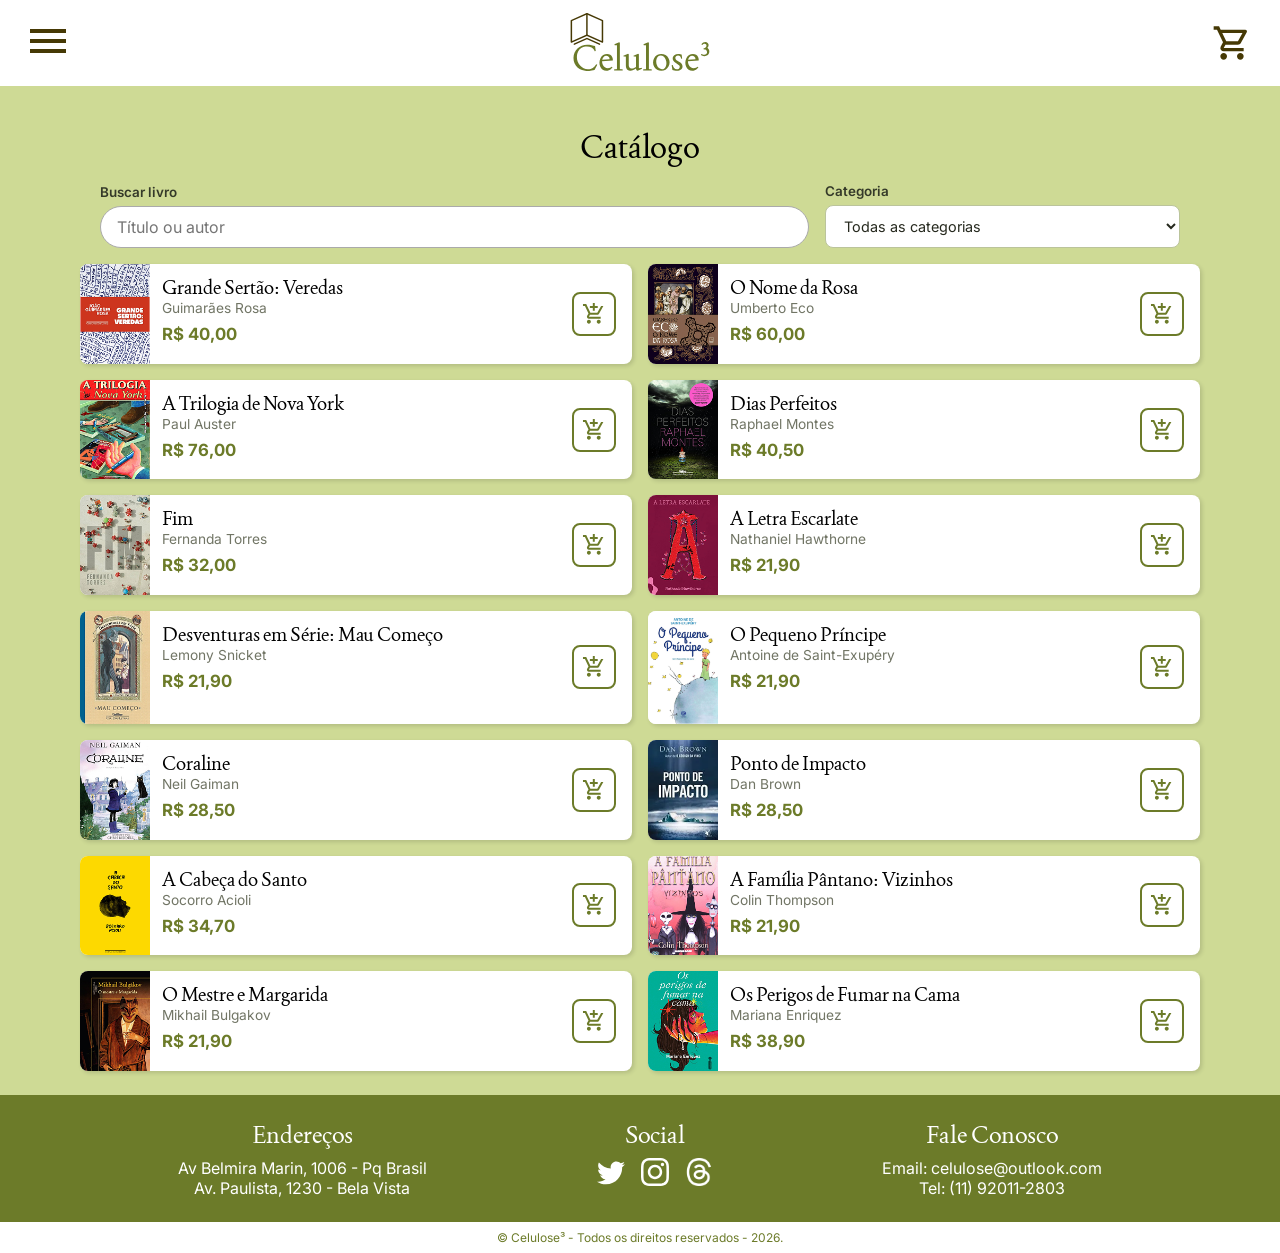
==== commit b224bceb: "ajustes finais Co-authored-by: clarice <clamrs@users.noreply.github.com>" ====
--- a/catalogo.html
+++ b/catalogo.html
@@ -32,12 +32,16 @@
     <main>
         <h2 id="catalogo-heading">Catálogo</h2>
         <div class="catalog-controls">
-            <label for="buscar">Buscar livro</label>
-            <input type="search" name="buscar" id="buscar" aria-label="Buscar livros por título ou autor" placeholder="Título ou autor">
-            <label for="filtro-categoria">Categoria</label>
-            <select id="filtro-categoria" aria-label="Filtrar livros por categoria">
-                <option value="">Todas as categorias</option>
-            </select>
+            <div class="div-buscar">
+                <label for="buscar">Buscar livro</label>
+                <input type="search" name="buscar" id="buscar" aria-label="Buscar livros por título ou autor" placeholder="Título ou autor">
+            </div>
+            <div class="div-categoria">
+                <label for="filtro-categoria">Categoria</label>
+                <select id="filtro-categoria" aria-label="Filtrar livros por categoria">
+                    <option value="">Todas as categorias</option>
+                </select>
+            </div>
         </div>
 
         <div class="container-catalogo">
--- a/style.css
+++ b/style.css
@@ -18,6 +18,7 @@
 ****************/
 
 * {
+    box-sizing: border-box;
     margin: 0;
     padding: 0;
 }
@@ -30,11 +31,11 @@
 }
 
 main {
-    display: flex;
     flex-grow: 1;
-    flex-direction: column;
-    align-items: center;
-    justify-content: center;
+    width: 100%;
+    max-width: 1200px;
+    margin: 0 auto;
+    padding: 1rem;
 }
 
 /****************
@@ -46,7 +47,7 @@
     top: 0;
     z-index: 100;
     display: flex;
-    height: 70px;
+    height: 86px;
     background-color: var(--destaquePrimario);
     align-items: center;
     justify-content: space-between;
@@ -143,38 +144,46 @@
     BANNER
 ****************/
 
+#banner-livros {
+    width: 100%;
+    max-width: 900px;
+    margin: 0 auto;
+}
+
 #banner-livros h2 {
-    font-weight: 400;
-    font-size: 2rem;
-    font-family: var(--fonteTitulos);
+    margin: 1rem 0;
+    font: 400 2rem var(--fonteTitulos);
     text-align: center;
-    margin: 1rem 0;
 }
 
 .banner {
     display: flex;
-    max-width: 720px;
-    aspect-ratio: 16/9;
+    flex-direction: column;
+    width: 100%;
+    max-width: 840px;
+    margin: 0 auto;
 }
 
 .banner__left {
+    width: 100%;
+    min-height: 210px;
+    border-radius: 0.5rem 0.5rem 0 0;
     background-image: url(img/livros/o-pequeno-principe.jpg);
     background-size: cover;
-    border-radius: 0.5rem 0 0 0.5rem;
-    width: 50%;
 }
 
 .banner__right {
     box-sizing: border-box;
+    position: relative;
     display: flex;
     flex-direction: column;
     align-items: center;
     gap: 1rem;
-    padding: 3rem 1rem 2rem 1rem;
-    position: relative;
+    width: 100%;
+    min-height: 260px;
+    padding: 2rem 1rem;
     overflow: hidden;
-    border-radius: 0 0.5rem 0.5rem 0;
-    width: 50%;
+    border-radius: 0 0 0.5rem 0.5rem;
     text-align: justify;
 }
 
@@ -219,16 +228,52 @@
 }
 
 /****************
-    BUSCAR
+    BUSCAR E FILTROS
 ****************/
+
+.catalog-controls {
+    display: flex;
+    flex-direction: column;
+    gap: 0.8rem;
+    width: 100%;
+    max-width: 720px;
+    margin: 0 auto 1rem;
+    color: #353a29;
+    font: 600 0.84rem var(--fontePadrao);
+}
+
+.catalog-controls .div-buscar,
+.catalog-controls .div-categoria {
+    display: flex;
+    flex-direction: column;
+    gap: 0.35rem;
+    width: 100%;
+}
+
+.catalog-controls input,
+.catalog-controls select {
+    width: 100%;
+    min-height: 42px;
+    padding: 0.7rem 0.85rem;
+    border: 1px solid #bbc49b;
+    border-radius: 0.5rem;
+    background: #fff;
+    color: #26291e;
+    font: 0.9rem var(--fontePadrao);
+}
+
+.catalog-controls input:focus-visible,
+.catalog-controls select:focus-visible {
+    outline: 2px solid var(--destaqueSecundario);
+    outline-offset: 2px;
+}
 
 #buscar {
     box-sizing: border-box;
-    width: 80%;
-    max-width: 720px;
+    max-width: 100%;
     padding: 0.5rem 1rem;
+    border: 1px solid #aaaaaa;
     border-radius: 3rem;
-    border: 1px solid #aaaaaa;
     font-family: var(--fontePadrao);
     font-size: 1rem;
 }
@@ -242,6 +287,7 @@
 ****************/
 
 #catalogo-heading {
+    text-align: center;
     font-family: var(--fonteTitulos);
     font-size: 2rem;
     font-weight: 400;
@@ -249,6 +295,13 @@
 }
 
 .container-catalogo {
+    display: flex;
+    flex-direction: column;
+    align-items: center;
+    gap: 1rem;
+    width: 100%;
+    max-width: 720px;
+    margin: 0 auto;
 }
 
 .cardCatalogo {
@@ -257,13 +310,25 @@
     display: flex;
     align-items: center;
     border-radius: 0.5rem;
-    width: min(720px, calc(100vw - 2rem));
+    width: 100%;
+    max-width: 720px;
+    margin: 0;
     background-color: white;
     box-shadow: 2px 2px 4px #0002;
-    margin: 1rem 0;
     font-family: var(--fontePadrao);
 
     transition: transform 100ms;
+
+    .cardCatalogo__details {
+        align-self: stretch;
+        display: flex;
+        flex: 1;
+        align-items: center;
+        border: none;
+        background: transparent;
+        text-align: left;
+        cursor: pointer;
+    }
 
     .cardCatalogo__img {
         border-radius: 0.5rem 0 0 0.5rem;
@@ -281,8 +346,19 @@
             font-size: 1.25rem;
         }
 
+        .cardCatalogo__titulo {
+            font: 400 1.2rem/1.25 var(--fonteTitulos);
+        }
+
+        .cardCatalogo__autor {
+            color: #717565;
+            font: 0.86rem var(--fontePadrao);
+        }
+
         .cardCatalogo__preco {
             margin-top: 0.5rem;
+            color: var(--destaqueSecundario);
+            font: 700 1.05rem var(--fontePadrao);
         }
     }
 
@@ -295,6 +371,14 @@
         border: 2px solid #6C7B29;
         border-radius: 0.5rem;
         cursor: pointer;
+
+        .cardCatalogo__buttonImg {
+            width: 40px;
+            height: 40px;
+            object-fit: contain;
+            display: block;
+            padding: 0.5rem;
+        }
     }
 
     .cardCatalogo__button:hover,
@@ -305,11 +389,6 @@
             filter: brightness(0) invert();
         }
     }
-
-    .cardCatalogo__buttonImg {
-        display: block;
-        padding: 0.5rem;
-    }
 }
 
 .cardCatalogo:hover {
@@ -325,7 +404,9 @@
     flex-direction: column;
     justify-content: center;
     gap: 1rem;
-    max-width: 720px;
+    width: 100%;
+    max-width: 1080px;
+    margin: 0 auto;
 }
 
 #vitrine-livros h2 {
@@ -341,6 +422,9 @@
     flex-wrap: wrap;
     justify-content: center;
     gap: 1rem;
+    width: 100%;
+    max-width: 1080px;
+    margin: 0 auto;
 }
 
 .cards-vitrine {
@@ -427,14 +511,13 @@
 .newsletter {
     display: flex;
     flex-direction: column;
+    width: calc(100% - 2rem);
     max-width: 720px;
-    width: 70%;
+    margin: 2rem auto;
     align-items: center;
     justify-content: center;
 
     padding: 1.5rem;
-    margin: 2rem;
-
     background-color: var(--destaquePrimario);
     border-radius: 20px;
 }
@@ -509,13 +592,21 @@
 .footer-info {
     display: flex;
     flex-direction: column;
-    gap: 1rem;
-    padding: 1rem;
-    align-items: center;
-    justify-items: center;
+    flex-wrap: wrap;
+    gap: 1.25rem;
+    padding: 1.5rem 1rem;
+    align-items: center;
+    justify-content: center;
     text-align: center;
 
+    width: 100%;
+    max-width: 1200px;
+    margin: 0 auto;
     color: white;
+    background-color: transparent;
+}
+
+footer {
     background-color: var(--destaqueSecundario);
 }
 
@@ -572,52 +663,66 @@
 
 .sobre-celulose {
     display: flex;
-    flex-direction: row;
-    width: 70%;
-
-    margin-top: 2rem;
-    padding: 2rem;
-
+    flex-direction: column;
+    align-items: center;
+    gap: 1.25rem;
+    width: 100%;
+    max-width: 880px;
+    margin: 2rem auto 1rem;
+    padding: 1.25rem;
     border-radius: 20px;
     background-color: var(--destaquePrimario);
     font-family: var(--fontePadrao);
 }
 
+.sobre-celulose article {
+    width: 100%;
+    min-width: 0;
+}
+
+.sobre-celulose aside {
+    width: 100%;
+}
+
 .sobre-celulose img {
-    width: 500px;
+    display: block;
+    width: 100%;
+    max-width: 500px;
+    height: auto;
+    margin: 0 auto;
     border-radius: 20px;
 }
 
 .sobre-celulose p {
     margin-top: 1rem;
-    margin-right: 2rem;
     text-align: justify;
-}
-
-.sobre-celulose h2, .form-contato h2 {
+    line-height: 1.6;
+}
+
+.sobre-celulose h2,
+.form-contato h2 {
     text-align: center;
-    font-size: 30px;
-    font-family: var(--fonteTitulos);
+    font: 300 30px var(--fonteTitulos);
     color: var(--destaqueSecundario);
-    font-weight: 300;
 }
 
 .form-contato {
     display: flex;
     flex-direction: column;
-    width: 70%;
-    gap: 0.5rem;
-
-    margin: 2rem;
-    padding: 2rem;
-
-    align-items: center;
+    align-items: stretch;
     justify-content: center;
-
+    gap: 0.75rem;
+    width: 100%;
+    max-width: 800px;
+    margin: 1.5rem auto 2rem;
+    padding: 1.25rem;
     border-radius: 20px;
     background-color: var(--destaquePrimario);
     font-family: var(--fontePadrao);
-
+}
+
+.topo-contato {
+    width: 100%;
 }
 
 .form-contato p {
@@ -627,53 +732,60 @@
 #formulario-p-contato {
     display: flex;
     flex-direction: column;
-    width: 70%;
     gap: 0.5rem;
-}
-
-#formulario-p-contato button{
+    width: 100%;
+    margin: 0 auto;
+}
+
+#formulario-p-contato label {
+    color: #373b2d;
+    font: 600 0.9rem var(--fontePadrao);
+}
+
+#formulario-p-contato button {
     display: flex;
     justify-content: center;
+    width: 200px;
+    margin: 0.75rem auto 0;
     padding: 0.8rem;
-
-    width: 200px;
-    margin: 0 auto;
-
     border: none;
     border-radius: 25px;
     background-color: var(--destaqueSecundario);
     color: var(--destaquePrimario);
     font-size: 16px;
-
     transition: transform 0.3s ease;
 }
 
-#formulario-p-contato input{
+#formulario-p-contato input,
+#formulario-p-contato textarea {
+    box-sizing: border-box;
+    width: 100%;
     border: none;
     border-radius: 5px;
+    padding: 0.65rem 0.75rem;
+    background-color: var(--destaqueTerciario);
     color: white;
-    padding: 0 0.5rem;
-    height: 2rem;
-    width: 100%;
-    background-color: var(--destaqueTerciario);
-}
-
-#formulario-p-contato textarea{
-    border: none;
-    border-radius: 5px;
+    font: 0.95rem var(--fontePadrao);
+}
+
+#formulario-p-contato input {
+    min-height: 42px;
+}
+
+#formulario-p-contato textarea {
+    min-height: 9rem;
+    resize: vertical;
+}
+
+#formulario-p-contato input::placeholder,
+#formulario-p-contato textarea::placeholder {
     color: white;
-    padding: 0.5rem;
-    height: 6rem;
-    width: 100%;
-    background-color: var(--destaqueTerciario);
-}
-
-textarea::placeholder {
-    color: white;
-}
-
-#formulario-p-contato input:focus, #formulario-p-contato textarea:focus{
+}
+
+#formulario-p-contato input:focus-visible,
+#formulario-p-contato textarea:focus-visible {
     outline: 2px solid var(--destaqueSecundario);
+    outline-offset: 2px;
 }
 
 #formulario-p-contato button:hover {
@@ -682,86 +794,17 @@
 }
 
 #mensagem-confirmacao {
-    padding: 2rem;
+    padding: 1.5rem;
     border-radius: 10px;
     background-color: var(--fundoPadrao);
 }
 
 #mensagem-confirmacao h3 {
+    margin-bottom: 1rem;
     color: var(--destaqueSecundario);
-    font-family: var(--fonteTitulos);
-    font-size: 20px;
+    font: 600 20px var(--fonteTitulos);
     text-align: center;
-    margin-bottom: 1rem;
-}
-
-/****************
-  MEDIA QUERIES
-****************/
-
-/* Celular */
-@media screen and (max-width:  576px) {
-    .sobre-celulose {
-        flex-direction: column;
-        width: 80%;
-        padding: 1.5rem;
-    }
-
-    .sobre-celulose article {
-        padding: 0.5rem;
-        padding-left: 1.5rem;
-    }
-
-    .sobre-celulose p {
-        text-align: justify;
-    }
-
-    .sobre-celulose img {
-        margin-top: 1rem;
-        width: 100%;
-    }
-
-    .form-contato {
-        width: 80%;
-        margin: 1rem;
-        padding: 1.5rem;
-        align-items: center;
-    }
-
-    .topo-contato {
-        width: 100%;
-        text-align: center;
-    }
-
-    #formulario-p-contato {
-        width: 90%;
-        margin: 0 auto;
-    }
-
-    #formulario-p-contato input,
-    #formulario-p-contato textarea {
-        width: 95%;
-    }
-
-}
-
-/* Tablet */
-@media screen and (min-width:  768px) {
-    .banner__description {
-        display: block;
-    }
-
-    .footer-info {
-        flex-direction: row;
-        justify-content: space-evenly;
-    }
-
-}
-
-/* Desktop */
-@media screen and (min-width:  1200px) {
-}
-
+}
 
 /* ========================================================================== */
 /* CARRINHO LATERAL                                                           */
@@ -776,11 +819,12 @@
     position: absolute;
     top: 0;
     right: 0;
-    display: grid;
+    display: flex;
+    align-items: center;
+    justify-content: center;
     min-width: 21px;
     height: 21px;
     padding: 0 5px;
-    place-items: center;
     border: 2px solid var(--destaquePrimario);
     border-radius: 999px;
     background: var(--destaqueSecundario);
@@ -876,10 +920,11 @@
 
 .cart-close,
 .book-modal__close {
-    display: grid;
+    display: flex;
+    align-items: center;
+    justify-content: center;
     width: 38px;
     height: 38px;
-    place-items: center;
     border: 1px solid #e6e8dd;
     border-radius: 50%;
     background: #f7f8f2;
@@ -906,11 +951,12 @@
 }
 
 .cart-empty__icon {
-    display: grid;
+    display: flex;
+    align-items: center;
+    justify-content: center;
     width: 58px;
     height: 58px;
     margin-bottom: 1rem;
-    place-items: center;
     border-radius: 50%;
     background: #f0f3e7;
     color: var(--destaqueSecundario);
@@ -1112,50 +1158,6 @@
 
 .cardCatalogo[hidden] { display: none; }
 
-.cardCatalogo__details {
-    display: flex;
-    min-width: 0;
-    flex: 1;
-    align-items: center;
-    gap: 0.9rem;
-    padding: 0;
-    border: 0;
-    border-radius: 0.5rem;
-    background: transparent;
-    color: inherit;
-    text-align: left;
-    cursor: pointer;
-}
-
-.cardCatalogo__titulo {
-    font: 400 1.2rem/1.25 var(--fonteTitulos);
-}
-
-.cardCatalogo__autor {
-    color: #717565;
-    font: 0.86rem var(--fontePadrao);
-}
-
-.cardCatalogo__preco {
-    margin-top: 0.55rem;
-    color: var(--destaqueSecundario);
-    font: 700 1.05rem var(--fontePadrao);
-}
-
-.cardCatalogo__button {
-    flex: 0 0 auto;
-    align-items: center;
-    justify-content: center;
-    min-width: 44px;
-    min-height: 44px;
-}
-
-.cardCatalogo__buttonImg {
-    width: 38px;
-    height: 38px;
-    object-fit: contain;
-}
-
 .book-modal {
     position: fixed;
     inset: 0;
@@ -1188,10 +1190,10 @@
 
 .book-modal__content {
     position: relative;
-    display: grid;
-    grid-template-columns: minmax(190px, 0.75fr) minmax(0, 1.25fr);
-    gap: 2rem;
-    padding: 2rem;
+    display: flex;
+    flex-direction: column;
+    gap: 1.1rem;
+    padding: 1.3rem;
 }
 
 .book-modal__close {
@@ -1251,13 +1253,18 @@
 }
 
 .book-modal__metadata {
-    display: grid;
-    grid-template-columns: repeat(3, minmax(0, 1fr));
+    display: flex;
+    flex-wrap: wrap;
     gap: 0.7rem;
     margin-top: 1.2rem;
     padding: 0.9rem 0;
     border-top: 1px solid #e8eadf;
     border-bottom: 1px solid #e8eadf;
+}
+
+.book-modal__metadata > div {
+    flex: 1 1 0;
+    min-width: 0;
 }
 
 .book-modal__metadata dt {
@@ -1321,51 +1328,187 @@
 }
 
 /* ========================================================================== */
-/* RESPONSIVIDADE                                                             */
+/* RESPONSIVIDADE - MOBILE FIRST                                             */
 /* ========================================================================== */
 
-@media (max-width: 576px) {
-    .cart-drawer { padding: 1rem; }
-    .cart-drawer__header h2 { font-size: 1.55rem; }
+/* 576px: controles deixam de ocupar linhas separadas. */
+@media screen and (min-width: 576px) {
+    main {
+        padding: 1.25rem;
+    }
+
+    .catalog-controls {
+        flex-direction: row;
+        align-items: flex-end;
+        gap: 1rem;
+        max-width: 820px;
+    }
+
+    .catalog-controls .div-buscar {
+        flex: 2 1 0;
+    }
+
+    .catalog-controls .div-categoria {
+        flex: 1 1 0;
+    }
+
+    .sobre-celulose,
+    .form-contato {
+        padding: 1.75rem;
+    }
+
+    .book-modal__content {
+        padding: 1.75rem;
+    }
+
+    .book-modal__cover-wrap {
+        padding-top: 0.5rem;
+    }
+
+    .book-modal__cover {
+        max-width: min(48vw, 220px);
+        max-height: 320px;
+    }
+
+    .book-modal__actions {
+        flex-direction: row;
+        align-items: center;
+    }
+
+    .book-modal__add {
+        width: auto;
+    }
+}
+
+/* 768px: seções informativas e cards passam a ocupar colunas. */
+@media screen and (min-width: 768px) {
+    .banner {
+        flex-direction: row;
+        aspect-ratio: 16 / 9;
+    }
+
+    .banner__left {
+        width: 50%;
+        min-height: 0;
+        border-radius: 0.5rem 0 0 0.5rem;
+    }
+
+    .banner__right {
+        width: 50%;
+        min-height: 0;
+        padding: 2rem 1.25rem;
+        border-radius: 0 0.5rem 0.5rem 0;
+    }
+
+    .banner__description {
+        display: block;
+    }
+
+    .container-catalogo {
+        flex-direction: row;
+        flex-wrap: wrap;
+        justify-content: center;
+        align-items: stretch;
+        gap: 1rem;
+        max-width: 1040px;
+    }
+
+    .cardCatalogo {
+        flex: 1 1 calc(50% - 0.5rem);
+        width: calc(50% - 0.5rem);
+        max-width: none;
+        min-width: 0;
+    }
+
+    .sobre-celulose {
+        flex-direction: row;
+        align-items: center;
+        gap: 2rem;
+        padding: 2rem;
+    }
+
+    .sobre-celulose article {
+        flex: 1 1 60%;
+    }
+
+    .sobre-celulose aside {
+        flex: 0 1 40%;
+        min-width: 0;
+    }
+
+    .sobre-celulose img {
+        max-width: 100%;
+    }
+
+    .form-contato {
+        max-width: 880px;
+        padding: 2rem;
+    }
+
+    .footer-info {
+        flex-direction: row;
+        justify-content: space-evenly;
+        align-items: flex-start;
+    }
+
     .book-modal {
-        width: calc(100% - 1rem);
-        max-height: 94dvh;
-        border-radius: 10px;
-    }
+        width: min(820px, calc(100% - 2rem));
+    }
+
     .book-modal__content {
-        grid-template-columns: 1fr;
-        gap: 1.1rem;
-        padding: 1.3rem;
-    }
-    .book-modal__cover-wrap { padding-top: 1.5rem; }
-    .book-modal__cover { width: auto; max-width: min(54vw, 190px); max-height: 245px; }
-    .book-modal__info h2 { font-size: 1.65rem; }
-    .book-modal__metadata { gap: 0.4rem; }
-    .book-modal__metadata dd { font-size: 0.74rem; }
-    .book-modal__actions { align-items: stretch; flex-direction: column; }
-    .book-modal__add { width: 100%; }
-    .book-modal__catalog-link { text-align: center; }
-    .cardCatalogo__img { width: 62px !important; }
-    .cardCatalogo__info { padding: 0.55rem; }
-    .cardCatalogo__titulo { font-size: 1rem; }
-    .cardCatalogo__button { margin: 0.45rem !important; }
-}
-
-@media (min-width: 768px) {
+        flex-direction: row;
+        align-items: flex-start;
+        gap: 2rem;
+        padding: 2rem;
+    }
+
+    .book-modal__cover-wrap {
+        flex: 0 0 34%;
+        justify-content: center;
+    }
+
+    .book-modal__cover {
+        width: 100%;
+        max-width: 260px;
+        max-height: 440px;
+    }
+
+    .book-modal__info {
+        flex: 1 1 0;
+    }
+}
+
+/* 1200px: aumenta o espaço útil sem deixar o conteúdo crescer indefinidamente. */
+@media screen and (min-width: 1200px) {
+    main {
+        padding: 1.5rem;
+    }
+
+    .catalog-controls {
+        max-width: 1080px;
+    }
+
     .container-catalogo {
-        display: grid;
-        grid-template-columns: repeat(2, minmax(0, 1fr));
-        align-items: stretch;
-        gap: 0 1.25rem;
-        width: min(1100px, calc(100% - 2rem));
-    }
-    .cardCatalogo { width: 100%; }
-}
-
-@media (min-width: 1200px) {
-    .container-catalogo {
-        grid-template-columns: repeat(2, minmax(0, 1fr));
         max-width: 1120px;
+    }
+
+    .sobre-celulose {
+        max-width: 880px;
+        gap: 3rem;
+        padding: 2.5rem;
+    }
+
+    .form-contato {
+        max-width: 880px;
+        padding: 2.5rem;
+    }
+
+    .footer-info {
+        gap: 3rem;
+    }
+
+    .book-modal {
+        width: min(900px, calc(100% - 3rem));
     }
 }
 
@@ -1380,42 +1523,3 @@
         transition: none !important;
     }
 }
-
-
-/* Controles de busca e categoria do catálogo. */
-.catalog-controls {
-    display: grid;
-    grid-template-columns: auto minmax(180px, 1fr) auto minmax(180px, 0.65fr);
-    align-items: center;
-    gap: 0.65rem;
-    width: min(1100px, calc(100% - 2rem));
-    margin: 0.5rem auto 1rem;
-    color: #353a29;
-    font: 600 0.84rem var(--fontePadrao);
-}
-
-.catalog-controls input,
-.catalog-controls select {
-    width: 100%;
-    min-width: 0;
-    padding: 0.7rem 0.85rem;
-    border: 1px solid #bbc49b;
-    border-radius: 7px;
-    background: #fff;
-    color: #26291e;
-    font: 0.9rem var(--fontePadrao);
-}
-
-.catalog-controls input:focus-visible,
-.catalog-controls select:focus-visible {
-    outline: 2px solid var(--destaqueSecundario);
-    outline-offset: 2px;
-}
-
-@media (max-width: 576px) {
-    .catalog-controls {
-        grid-template-columns: 1fr;
-        gap: 0.4rem;
-        width: calc(100% - 2rem);
-    }
-}
